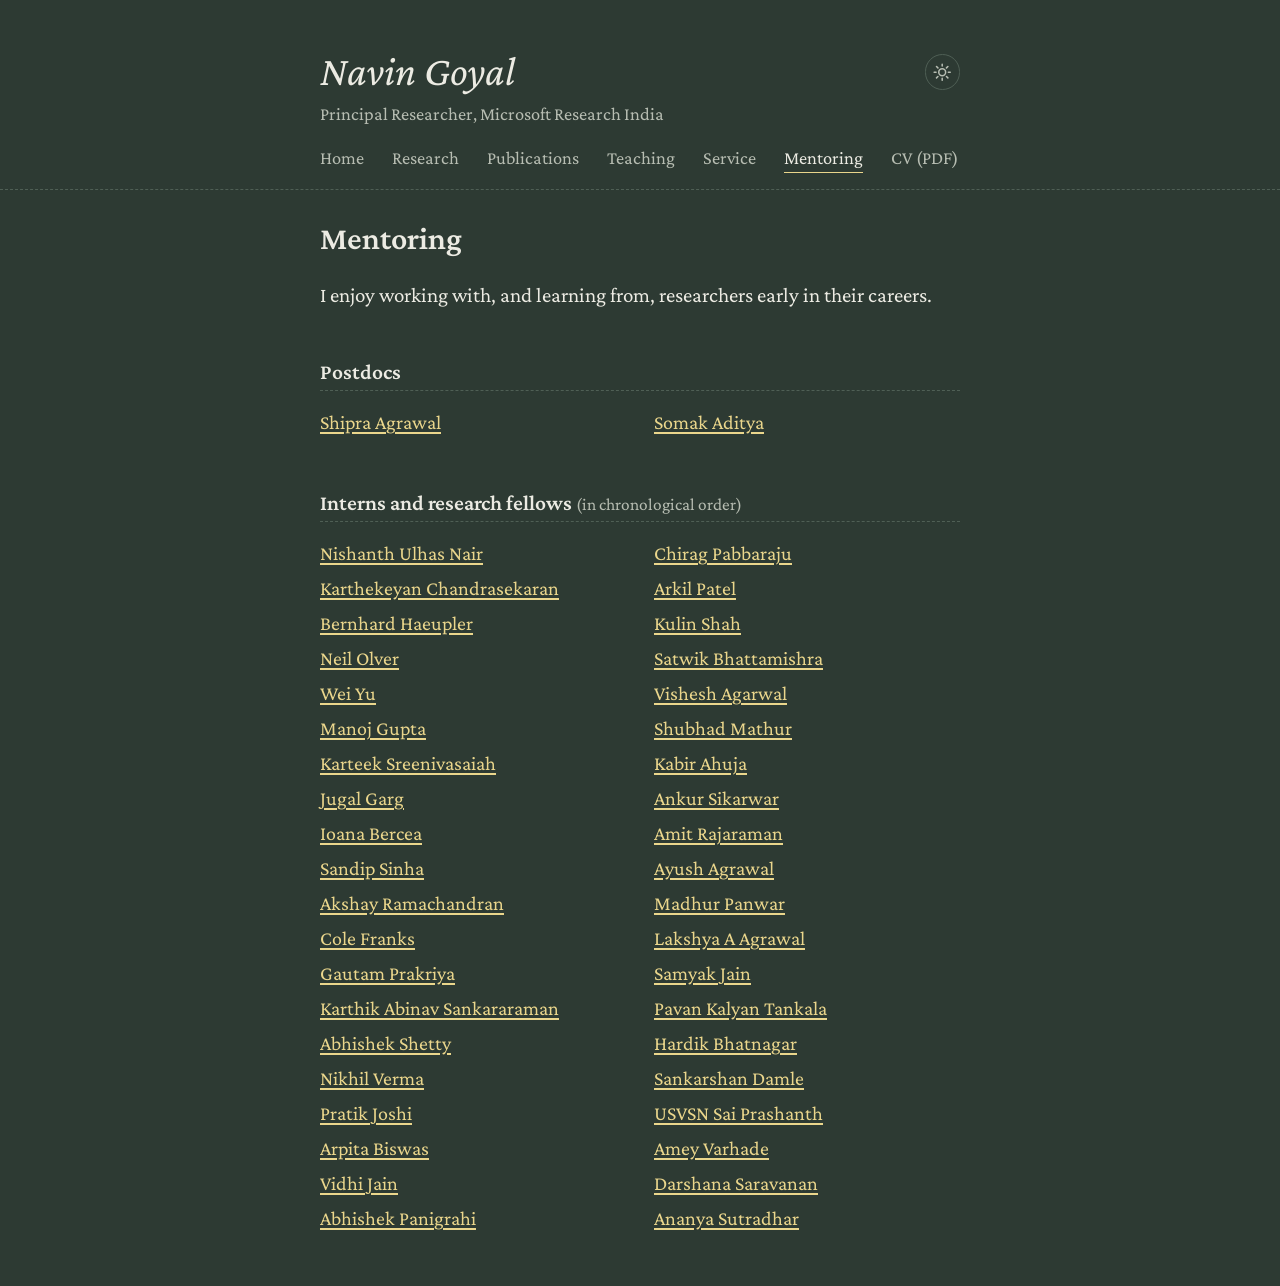
==== mentoring.html @ eaae2cea "Personal homepage Co-Authored-By: Claude Opus 5.5 <noreply@anthropic.com>" ====
<!DOCTYPE html>
<html lang="en">
<head>
  <meta charset="utf-8">
  <meta name="viewport" content="width=device-width, initial-scale=1">
  <title>Mentoring — Navin Goyal</title>
  <meta name="description" content="Postdocs, interns and research fellows mentored by Navin Goyal.">
  <script>try{if(localStorage.getItem("theme")==="light")document.documentElement.dataset.theme="light"}catch(e){}</script>
  <link rel="stylesheet" href="assets/style.css">
</head>
<body>
  <a class="skip-link" href="#main">Skip to content</a>
  <header class="site-header">
    <div class="wrap">
      <button class="theme-toggle icon" type="button" aria-label="Switch to light background" title="Switch to light background"><svg class="sun" viewBox="0 0 24 24" aria-hidden="true" fill="none" stroke="currentColor" stroke-width="2" stroke-linecap="round"><circle cx="12" cy="12" r="4.5"/><path d="M12 1.5v2.5M12 20v2.5M1.5 12H4M20 12h2.5M4.6 4.6l1.8 1.8M17.6 17.6l1.8 1.8M4.6 19.4l1.8-1.8M17.6 6.4l1.8-1.8"/></svg><svg class="moon" viewBox="0 0 24 24" aria-hidden="true" fill="currentColor"><path d="M20.5 14.6A8.5 8.5 0 0 1 9.4 3.5a8.5 8.5 0 1 0 11.1 11.1z"/></svg></button>
      <p class="site-name"><a href="index.html">Navin Goyal</a></p>
      <p class="site-tagline">Principal Researcher, Microsoft Research India</p>
      <nav class="site-nav" aria-label="Main">
        <ul>
        <li><a href="index.html">Home</a></li>
        <li><a href="research.html">Research</a></li>
        <li><a href="publications.html">Publications</a></li>
        <li><a href="teaching.html">Teaching</a></li>
        <li><a href="service.html">Service</a></li>
        <li><a href="mentoring.html" aria-current="page">Mentoring</a></li>
        <li><a href="navin_goyal_cv.pdf">CV (PDF)</a></li>
        </ul>
      </nav>
    </div>
  </header>
  <main id="main" class="wrap">
    <h1>Mentoring</h1>
    <p class="lede">I enjoy working with, and learning from, researchers early in their careers.</p>
<!-- BEGIN:generated:mentoring -->
<section aria-labelledby="h-postdoc">
<h2 id="h-postdoc">Postdocs</h2>
<ul class="people">
<li><a href="https://www.columbia.edu/~sa3305/">Shipra Agrawal</a></li>
<li><a href="https://adityasomak.github.io/">Somak Aditya</a></li>
</ul>
</section>
<section aria-labelledby="h-intern">
<h2 id="h-intern">Interns and research fellows <span class="heading-note">(in chronological order)</span></h2>
<ul class="people">
<li><a href="https://www.linkedin.com/in/nishanth-ulhas-nair-12349354/">Nishanth Ulhas Nair</a></li>
<li><a href="https://karthik.ise.illinois.edu/">Karthekeyan Chandrasekaran</a></li>
<li><a href="https://people.inf.ethz.ch/haeuplb/">Bernhard Haeupler</a></li>
<li><a href="https://nolver.net/">Neil Olver</a></li>
<li><a href="https://dblp.org/pid/82/2790-7.html">Wei Yu</a></li>
<li><a href="https://gmanoj.people.iitgn.ac.in/">Manoj Gupta</a></li>
<li><a href="https://www.liverpool.ac.uk/people/karteek-sreenivasaiah">Karteek Sreenivasaiah</a></li>
<li><a href="https://jugal.ise.illinois.edu/">Jugal Garg</a></li>
<li><a href="https://ioanabercea.github.io/webpage/">Ioana Bercea</a></li>
<li><a href="https://sites.google.com/view/sandips/home">Sandip Sinha</a></li>
<li><a href="https://a5ramach.github.io/">Akshay Ramachandran</a></li>
<li><a href="https://colefranks.github.io/">Cole Franks</a></li>
<li><a href="https://www.linkedin.com/in/g-p-3aa676227/">Gautam Prakriya</a></li>
<li><a href="https://karthikabinavs.xyz/">Karthik Abinav Sankararaman</a></li>
<li><a href="https://ashettyv.github.io/">Abhishek Shetty</a></li>
<li><a href="https://nikhilweee.me/">Nikhil Verma</a></li>
<li><a href="https://pratikmjoshi.github.io/">Pratik Joshi</a></li>
<li><a href="https://sites.google.com/view/arpitabiswas">Arpita Biswas</a></li>
<li><a href="https://vidhijain.github.io/">Vidhi Jain</a></li>
<li><a href="https://abhishekpanigrahi1996.github.io/">Abhishek Panigrahi</a></li>
<li><a href="https://web.stanford.edu/~cpabbara/">Chirag Pabbaraju</a></li>
<li><a href="https://arkilpatel.github.io/">Arkil Patel</a></li>
<li><a href="https://kulinshah98.github.io/">Kulin Shah</a></li>
<li><a href="https://satwikb.com/">Satwik Bhattamishra</a></li>
<li><a href="https://www.linkedin.com/in/vishesh-a/">Vishesh Agarwal</a></li>
<li><a href="https://www.linkedin.com/in/shubhad-mathur-5918b9187/">Shubhad Mathur</a></li>
<li><a href="https://kabirahuja2431.github.io/">Kabir Ahuja</a></li>
<li><a href="https://www.ankursikarwar.com/">Ankur Sikarwar</a></li>
<li><a href="https://amitrajaraman.github.io/">Amit Rajaraman</a></li>
<li><a href="https://ayush1801.github.io/">Ayush Agrawal</a></li>
<li><a href="https://mdrpanwar.github.io/">Madhur Panwar</a></li>
<li><a href="https://lakshyaaagrawal.com/">Lakshya A Agrawal</a></li>
<li><a href="https://samyakjain0112.github.io/">Samyak Jain</a></li>
<li><a href="https://www.linkedin.com/in/tankalapavankalyan/">Pavan Kalyan Tankala</a></li>
<li><a href="https://hrdkbhatnagar.github.io/">Hardik Bhatnagar</a></li>
<li><a href="https://sankarshandamle.github.io/">Sankarshan Damle</a></li>
<li><a href="https://www.linkedin.com/in/usvsnsp/">USVSN Sai Prashanth</a></li>
<li><a href="https://www.linkedin.com/in/amey-varhade/">Amey Varhade</a></li>
<li><a href="https://darshana1406.github.io/">Darshana Saravanan</a></li>
<li><a href="https://sdananya.github.io/">Ananya Sutradhar</a></li>
</ul>
</section>
<!-- END:generated:mentoring -->
  </main>
  <script src="assets/theme.js" defer></script>
</body>
</html>
---- assets/style.css ----
/* Navin Goyal — homepage stylesheet. Design "Blackboard": the slate of a theory talk.
   All visual decisions live here; the HTML only uses semantic elements and a few classes.
   Two colour schemes share every rule: dark (default, chalkboard) and light (html[data-theme="light"]),
   switched by the button in the header (assets/theme.js). Without JavaScript the page stays dark. */

@font-face {
  font-family: "Crimson Pro"; font-style: normal; font-weight: 400 700; font-display: swap;
  src: url("fonts/CrimsonPro-Variable-latin.woff2") format("woff2");
}
@font-face {
  font-family: "Crimson Pro"; font-style: italic; font-weight: 400; font-display: swap;
  src: url("fonts/CrimsonPro-Italic-latin.woff2") format("woff2");
}

:root {
  /* typography */
  --font-body: "Crimson Pro", Georgia, serif;
  --font-heading: var(--font-body);
  --font-size: 1.25rem;
  --line-height: 1.55;

  /* colour: dark (chalkboard) */
  --color-text: #ecebe3;        /* chalk white */
  --color-muted: #b7bdb2;
  --color-bg: #2d3a33;          /* slate green */
  --color-accent: #ead68c;      /* chalk yellow */
  --color-accent-soft: #3a4a41;
  --color-rule: #4f5f55;
  --color-award: #9fd3c7;
  --color-on-accent: #1d2620;

  /* layout */
  --measure: 42rem;
  --space-1: 0.25rem;
  --space-2: 0.5rem;
  --space-3: 1rem;
  --space-4: 1.75rem;
  --space-5: 3rem;
}

/* colour: light (chalk dust) */
:root[data-theme="light"] {
  --color-text: #22302a;
  --color-muted: #56635b;
  --color-bg: #f3f5f1;
  --color-accent: #7f5f0c;      /* chalk yellow darkened to ochre for contrast on light */
  --color-accent-soft: #e6ebe4;
  --color-rule: #c4cec6;
  --color-award: #2c6e61;
  --color-on-accent: #ffffff;
}

*, *::before, *::after { box-sizing: border-box; }

html { -webkit-text-size-adjust: 100%; background: var(--color-bg); }

body {
  margin: 0;
  font-family: var(--font-body);
  font-size: var(--font-size);
  line-height: var(--line-height);
  color: var(--color-text);
  background: var(--color-bg);
}

a { color: var(--color-accent); text-underline-offset: 0.15em; }
a:hover { text-decoration-thickness: 2px; }
:focus-visible { outline: 3px solid var(--color-accent); outline-offset: 2px; border-radius: 2px; }

.skip-link {
  position: absolute; left: var(--space-3); top: -3rem;
  background: var(--color-accent); color: var(--color-on-accent); padding: var(--space-2) var(--space-3);
  z-index: 10;
}
.skip-link:focus { top: var(--space-3); }

.wrap { max-width: var(--measure); margin: 0 auto; padding: 0 var(--space-3); }

/* ---------- header & nav ---------- */
.site-header { border-bottom: 1px dashed var(--color-rule); padding: var(--space-5) 0 var(--space-3); }
.site-header .wrap { position: relative; }
.site-name { margin: 0; font-size: 2.6rem; font-weight: 400; font-style: italic; line-height: 1.15; }
.site-name a { color: inherit; text-decoration: none; }
.site-tagline { margin: var(--space-1) 0 0; color: var(--color-muted); font-size: 1.15rem; }

.site-nav ul {
  list-style: none; margin: var(--space-3) 0 0; padding: 0;
  display: flex; flex-wrap: wrap; gap: var(--space-2) var(--space-4);
  font-size: 1.15rem;
}
.site-nav a { text-decoration: none; color: var(--color-muted); padding: var(--space-1) 0; }
.site-nav a:hover { color: var(--color-text); }
.site-nav a[aria-current="page"] { color: var(--color-text); border-bottom: 1px solid var(--color-accent); }

.theme-toggle {
  position: absolute; top: 0.4rem; right: var(--space-3);
  font: inherit; font-size: 0.95rem; cursor: pointer;
  color: var(--color-muted); background: transparent;
  border: 1px solid var(--color-rule); border-radius: 999px; padding: 0.15rem 0.8rem;
}
.theme-toggle:hover { color: var(--color-text); border-color: var(--color-muted); }
.theme-toggle.icon { width: 2.2rem; height: 2.2rem; padding: 0; display: grid; place-items: center; }
.theme-toggle.icon svg { width: 1.15rem; height: 1.15rem; }
.theme-toggle.icon .moon { display: none; }
:root[data-theme="light"] .theme-toggle.icon .sun { display: none; }
:root[data-theme="light"] .theme-toggle.icon .moon { display: block; }

/* ---------- main content ---------- */
main.wrap { padding-top: var(--space-4); padding-bottom: var(--space-5); }

h1, h2, h3, h4 { line-height: 1.25; color: var(--color-text); font-weight: 600; }
h1 { font-size: 2rem; margin: 0 0 var(--space-3); }
h2 {
  font-size: 1.35rem; margin: var(--space-5) 0 var(--space-3); padding-bottom: var(--space-1);
  border-bottom: 1px dashed var(--color-rule);
}
main > :first-child, main > section:first-child > h2:first-child { margin-top: 0; }

.lede { font-size: 1.05em; }
.muted { color: var(--color-muted); }

.profile-links {
  list-style: none; padding: 0; margin: var(--space-3) 0 0;
  display: flex; flex-wrap: wrap; gap: var(--space-2) var(--space-4);
}

/* a sample of my work (home) */
.paper-list { padding-left: 1.2rem; margin: var(--space-2) 0 0; }
.paper-list li { margin-bottom: var(--space-2); }

/* dated entries (teaching) */
.entries { list-style: none; padding: 0; margin: 0; }
.entries li { display: grid; grid-template-columns: 7.5rem 1fr; gap: var(--space-3); margin-bottom: var(--space-3); }
.entries .when { color: var(--color-muted); font-size: 0.95rem; padding-top: 0.15em; }
.entries .what { margin: 0; }
.entries .detail { display: block; color: var(--color-muted); font-size: 0.95em; }

/* ---------- research page ---------- */

blockquote { margin: var(--space-4) 0; padding-left: var(--space-3); border-left: 2px solid var(--color-accent); font-style: italic; }
blockquote footer { font-style: normal; color: var(--color-muted); font-size: 0.9em; }

.puzzle {
  margin: var(--space-4) 0; padding: var(--space-3) var(--space-3) var(--space-3);
  border: 1px dashed var(--color-rule); border-radius: 4px; background: var(--color-accent-soft);
}
.puzzle h3 { margin: 0 0 var(--space-2); font-size: 1.1rem; font-style: italic; }
.research-section > h3 { font-size: 1.2rem; margin: var(--space-4) 0 var(--space-2); }
.puzzle p:last-child { margin-bottom: 0; }
.puzzle-source { color: var(--color-muted); font-size: 0.95em; }
details.answer > summary { cursor: pointer; color: var(--color-accent); }

/* ---------- publications ---------- */
.pub-toc ul { list-style: none; padding: 0; margin: var(--space-3) 0 0; display: flex; flex-wrap: wrap; gap: var(--space-2) var(--space-4); }
.pubs { list-style: none; padding: 0; margin: 0; }
.pub { margin-bottom: var(--space-3); }
.pub > span { margin-right: 0.15em; }
.pub-title { font-weight: 600; }
.pub-note, .pub-xref { color: var(--color-muted); font-size: 0.95em; }
.pub-award { display: block; color: var(--color-award); font-size: 0.95em; }
.pub-award::before { content: "★ "; }
.pub-links { display: block; margin-top: 0.1em; font-size: 0.8rem; }
.pub-links a {
  display: inline-block; margin-right: var(--space-2); padding: 0 0.45em;
  border: 1px solid var(--color-rule); border-radius: 2px; text-decoration: none;
}
.pub-links a:hover { background: var(--color-accent-soft); }
:target { background: var(--color-accent-soft); }

/* ---------- mentoring ---------- */
.people {
  list-style: none; padding: 0; margin: 0;
  columns: 2 16rem; column-gap: var(--space-4);
}
.people li { break-inside: avoid; margin-bottom: var(--space-1); }
.person-note { color: var(--color-muted); }
.heading-note { color: var(--color-muted); font-weight: 400; font-size: 0.8em; }

/* ---------- small screens ---------- */
@media (max-width: 34rem) {
  :root { --font-size: 1.125rem; }
  .site-header { padding-top: var(--space-4); }
  .site-name { font-size: 2.1rem; }
  .theme-toggle { position: static; margin-bottom: var(--space-3); }
  .entries li { grid-template-columns: 1fr; gap: 0; }
}

/* ---------- print: always light ---------- */
@media print {
  :root {
    --color-text: #000; --color-muted: #444; --color-bg: #fff; --color-accent: #000;
    --color-accent-soft: #fff; --color-rule: #999; --color-award: #000;
  }
  .site-nav, .skip-link, .pub-links, .theme-toggle { display: none; }
}
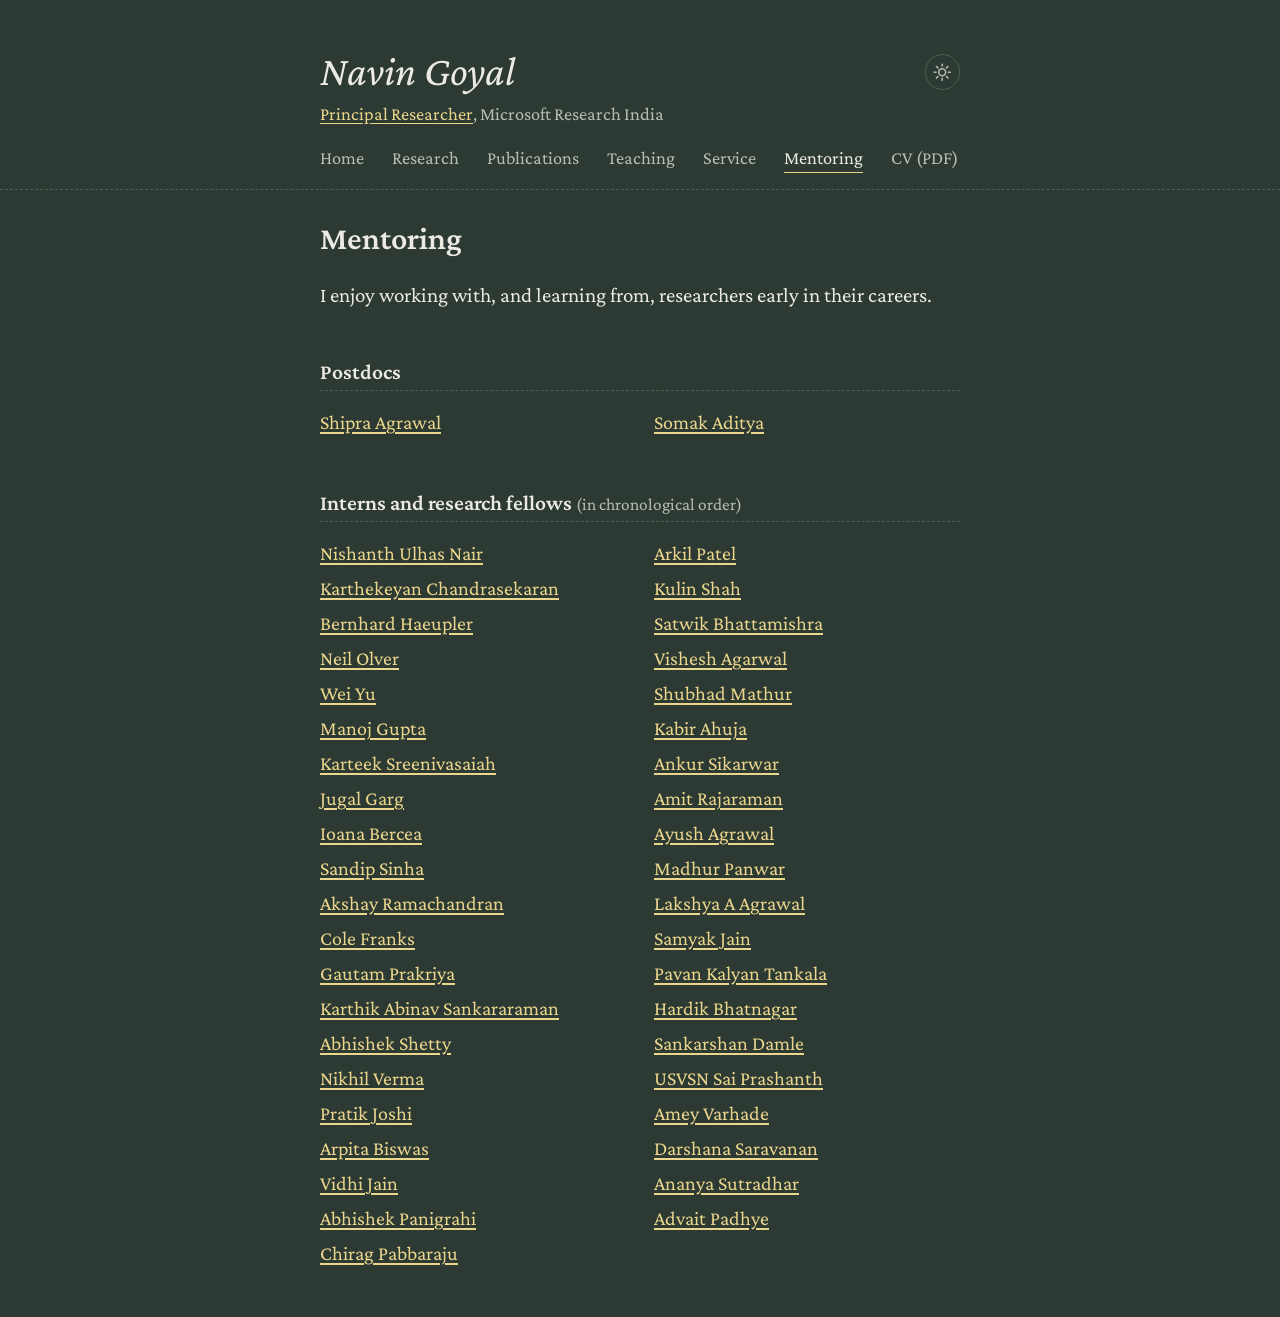
==== commit 38ec3371: "Update site (2026-11-27)" ====
--- a/mentoring.html
+++ b/mentoring.html
@@ -14,7 +14,7 @@
     <div class="wrap">
       <button class="theme-toggle icon" type="button" aria-label="Switch to light background" title="Switch to light background"><svg class="sun" viewBox="0 0 24 24" aria-hidden="true" fill="none" stroke="currentColor" stroke-width="2" stroke-linecap="round"><circle cx="12" cy="12" r="4.5"/><path d="M12 1.5v2.5M12 20v2.5M1.5 12H4M20 12h2.5M4.6 4.6l1.8 1.8M17.6 17.6l1.8 1.8M4.6 19.4l1.8-1.8M17.6 6.4l1.8-1.8"/></svg><svg class="moon" viewBox="0 0 24 24" aria-hidden="true" fill="currentColor"><path d="M20.5 14.6A8.5 8.5 0 0 1 9.4 3.5a8.5 8.5 0 1 0 11.1 11.1z"/></svg></button>
       <p class="site-name"><a href="index.html">Navin Goyal</a></p>
-      <p class="site-tagline">Principal Researcher, Microsoft Research India</p>
+      <p class="site-tagline"><a href="https://www.microsoft.com/en-us/research/people/navingo/">Principal Researcher</a>, Microsoft Research India</p>
       <nav class="site-nav" aria-label="Main">
         <ul>
         <li><a href="index.html">Home</a></li>
@@ -82,6 +82,7 @@
 <li><a href="https://www.linkedin.com/in/amey-varhade/">Amey Varhade</a></li>
 <li><a href="https://darshana1406.github.io/">Darshana Saravanan</a></li>
 <li><a href="https://sdananya.github.io/">Ananya Sutradhar</a></li>
+<li><a href="https://www.linkedin.com/in/advait-padhye/">Advait Padhye</a></li>
 </ul>
 </section>
 <!-- END:generated:mentoring -->
